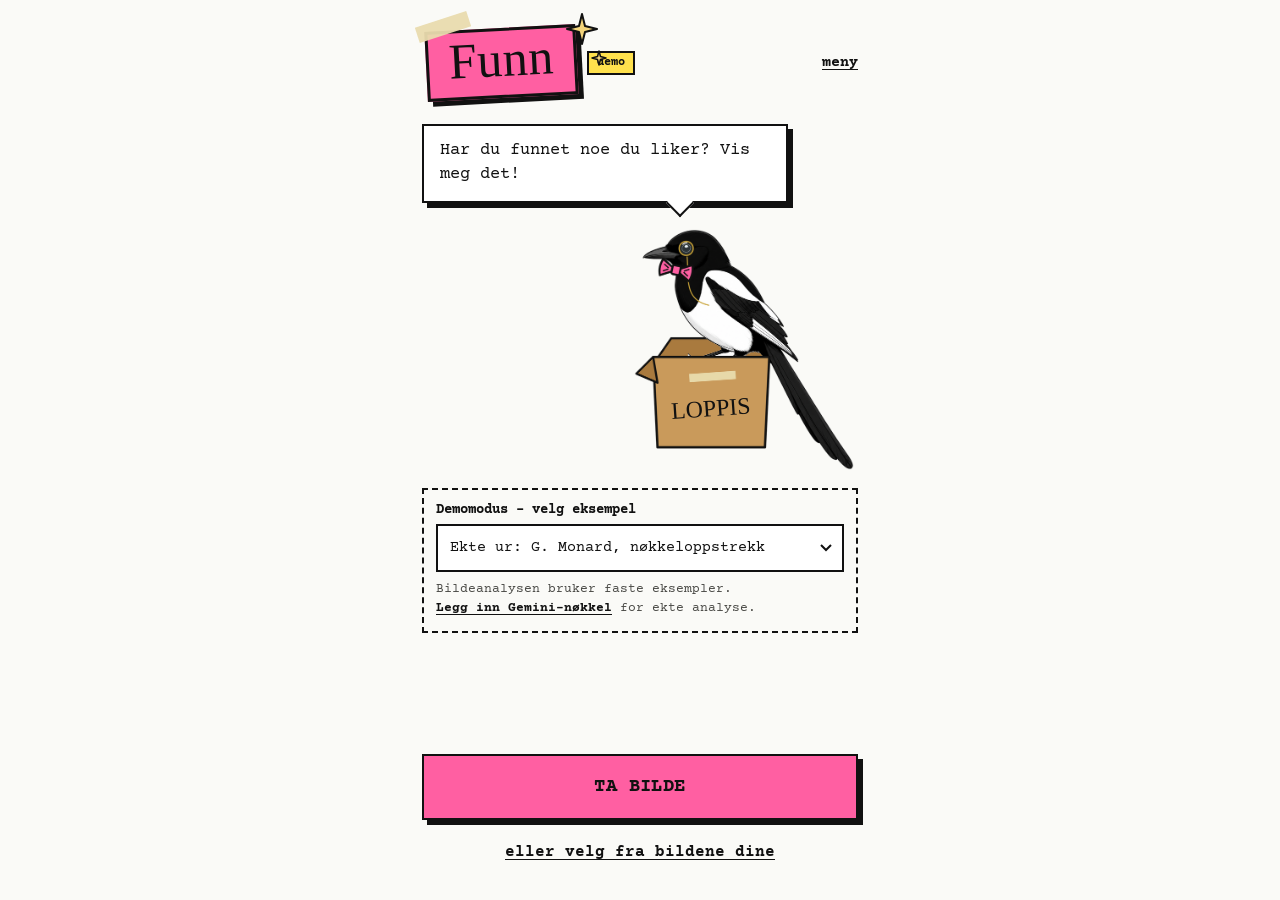
==== docs/index.html @ 3f6c6191 "Rull tilbake eget nøkkelfelt for bildesøket Co-Authored-By: Claude Opus 5.5 <noreply@anthropic.com> " ====
<!doctype html>
<html lang="no">
<head>
  <meta charset="utf-8">
  <meta name="viewport" content="width=device-width, initial-scale=1, viewport-fit=cover">
  <title>Funn</title>
  <meta name="description" content="Ta bilde av det du har funnet på loppis eller i bruktbutikken, og få vite hva det er og hva lignende selges for.">
  <meta name="theme-color" content="#FAFAF7">
  <meta name="color-scheme" content="light">
  <link rel="manifest" href="manifest.webmanifest">
  <link rel="icon" href="icon-192.png" type="image/png">
  <link rel="apple-touch-icon" href="icon-192.png">
  <meta name="apple-mobile-web-app-capable" content="yes">
  <meta name="apple-mobile-web-app-title" content="Funn">
  <link rel="preconnect" href="https://fonts.googleapis.com">
  <link rel="preconnect" href="https://fonts.gstatic.com" crossorigin>
  <link rel="stylesheet" href="https://fonts.googleapis.com/css2?family=Courier+Prime:ital,wght@0,400;0,700;1,400&family=Permanent+Marker&display=swap">
  <link rel="stylesheet" href="styles.css">
</head>
<body>
  <!-- Skjæra i loppiskassa. Ordet på kassa er tekst, så det får tusjfonten. -->
  <template id="skjaere-tpl">
    <span class="skjaere"><img src="img/skjaere.png" alt=""><svg class="kasse-tekst" viewBox="141 55 852 933" aria-hidden="true"><text x="440" y="780" text-anchor="middle" transform="rotate(-4 440 770)">LOPPIS</text></svg></span>
  </template>

  <main id="app">
    <!-- 1. Start -->
    <section id="screen-intro" class="screen screen-intro">
      <div class="start-top">
        <div class="logo">
          <span class="tape tape-logo" aria-hidden="true"></span>
          <h1 class="logo-word">Funn</h1>
          <svg class="star star-big" viewBox="0 0 34 34" aria-hidden="true"><path d="M17 2 L20 14 L32 17 L20 20 L17 32 L14 20 L2 17 L14 14 Z"/></svg>
          <svg class="star star-small" viewBox="0 0 16 16" aria-hidden="true"><path d="M8 1 L9.5 6.5 L15 8 L9.5 9.5 L8 15 L6.5 9.5 L1 8 L6.5 6.5 Z"/></svg>
        </div>
        <span id="mode-badge" class="badge badge-demo" hidden>demo</span>
        <button class="link link-top" data-action="settings">meny</button>
      </div>

      <div class="bubble bubble-start">
        <p>Har du funnet noe du liker? Vis meg det!</p>
      </div>
      <div class="mascot mascot-start" data-skjaere="Skjæra med monokkel sitter i en loppiskasse"></div>

      <div id="mock-panel" class="mock-panel" hidden>
        <label for="mock-scenario">Demomodus – velg eksempel</label>
        <select id="mock-scenario"></select>
        <p class="fineprint">Bildeanalysen bruker faste eksempler. <button class="link link-inline" data-action="settings">Legg inn Gemini-nøkkel</button> for ekte analyse.</p>
      </div>

      <div class="actions">
        <label class="btn btn-primary btn-big">
          <input type="file" accept="image/*" capture="environment" data-input="camera" hidden>
          TA BILDE
        </label>
        <label class="link link-center">
          <input type="file" accept="image/*" multiple data-input="gallery" hidden>
          eller velg fra bildene dine
        </label>
      </div>
    </section>

    <!-- 2. Bilder -->
    <section id="screen-capture" class="screen" hidden>
      <div class="screen-top">
        <button class="link link-top" data-action="back">← tilbake</button>
        <span id="photo-count" class="count"></span>
      </div>
      <div class="tag"><h1>Bildene dine</h1></div>

      <div class="photo-grid" id="photo-grid"></div>
      <p class="error" id="capture-error" role="alert" hidden></p>

      <div class="mascot-talk">
        <div class="mascot mascot-small" data-skjaere="Skjæra"></div>
        <div class="bubble bubble-left" id="suggest-box"></div>
      </div>

      <ul class="arrows">
        <li>Hele funnet, forfra</li>
        <li>Merker, stempler, signaturer</li>
        <li>Gå nært, la lyset falle skrått</li>
      </ul>
      <p class="guide-link"><button class="link link-inline" data-action="guide">Lommeur? Slik åpner du det</button></p>

      <div class="actions">
        <button class="btn btn-primary" data-action="analyze" id="analyze-btn" disabled>FINN UT HVA DET ER</button>
        <label class="link link-center">
          <input type="file" accept="image/*" multiple data-input="gallery" hidden>
          velg fra bildene dine
        </label>
        <button class="link link-center" data-action="save-photos" id="save-photos-btn" hidden>lagre bildene på telefonen</button>
      </div>
    </section>

    <!-- 3. Analyserer (fylles av app.js) -->
    <section id="screen-loading" class="screen screen-center" hidden></section>

    <!-- 4. Stemmer dette? -->
    <section id="screen-confirm" class="screen" hidden>
      <button class="link link-top" data-action="retake">← bildene</button>
      <div class="title-row">
        <div class="tag"><h1>Stemmer dette?</h1></div>
        <div class="mascot mascot-tiny" data-skjaere="Skjæra"></div>
      </div>
      <p class="lead">Dette leste jeg. Rett det som er feil før jeg leter etter priser.</p>
      <p class="meta" id="analysis-time"></p>

      <div id="confirm-notices"></div>
      <section class="box found" aria-labelledby="found-title">
        <h2 id="found-title" class="box-label">Funnet <span class="chip" data-conf="numbers"></span></h2>
        <div id="found"></div>
      </section>

      <form id="confirm-form" novalidate>
        <div class="field">
          <label for="f-object">Hva er det?</label>
          <input id="f-object" name="object_type" autocomplete="off" placeholder="F.eks. kaffekanne, spiseskje, vase">
          <small id="object-description"></small>
        </div>
        <div id="work-fields">
          <div class="field">
            <label for="f-title">Tittel <span class="chip" data-conf="title"></span></label>
            <input id="f-title" name="work_title" autocomplete="off" placeholder="Slik den står på boka, plata eller bildet">
          </div>
          <div class="field">
            <label for="f-creator">Forfatter eller kunstner</label>
            <input id="f-creator" name="creator" autocomplete="off" autocapitalize="words" placeholder="Ikke lest">
          </div>
        </div>
        <div class="field">
          <label for="f-brand">Produsent eller signatur <span class="chip" data-conf="brand_signed"></span></label>
          <input id="f-brand" name="brand" autocomplete="off" autocapitalize="words" placeholder="Usignert">
        </div>
        <div class="field-pair">
          <div class="field">
            <label for="f-category">Kategori <span class="chip" data-conf="category"></span></label>
            <select id="f-category" name="category"></select>
          </div>
          <div class="field">
            <label for="f-materials">Materiale</label>
            <input id="f-materials" name="materials" autocomplete="off" placeholder="porselen">
          </div>
        </div>
        <div id="watch-fields">
        <div class="field">
          <label for="f-movement">Verksnummer</label>
          <input id="f-movement" name="movement_serial" inputmode="numeric" pattern="[0-9 ]*" autocomplete="off" placeholder="Ikke lest">
          <small>Nummer på selve urverket. Mange ur har ikke det.</small>
        </div>
        <div class="field">
          <label for="f-case">Kassenummer</label>
          <input id="f-case" name="case_number" inputmode="numeric" pattern="[0-9 ]*" autocomplete="off" placeholder="Ikke lest">
          <small>Nummer i lokkene. Står det samme nummer flere steder, hører lokkene trolig sammen.</small>
        </div>
        <div class="field">
          <label for="f-escapement">Gangtype <span class="chip" data-conf="escapement"></span></label>
          <select id="f-escapement" name="escapement"></select>
          <small id="escapement-evidence"></small>
        </div>
        <div class="field">
          <label for="f-winding">Oppstrekk <span class="chip" data-conf="winding"></span></label>
          <select id="f-winding" name="winding"></select>
          <small id="winding-evidence"></small>
        </div>
        <div class="field">
          <label for="f-layout">Verktype</label>
          <select id="f-layout" name="movement_layout"></select>
        </div>
        </div>
        <div class="field" id="material-field">
          <label for="f-material">Edelt metall etter stempel <span class="chip" data-conf="marks"></span></label>
          <select id="f-material" name="material"></select>
          <div class="stamps" id="stamps"></div>
        </div>
        <p class="fineprint">Usikker på noe? Feltet er merket med «sjekk».</p>
        <div class="actions">
          <button class="btn btn-primary" type="submit">FINN PRISER</button>
          <button class="link link-center" type="button" data-action="add-photo">legg til et bilde</button>
        </div>
      </form>
    </section>

    <!-- 5. Resultat -->
    <section id="screen-result" class="screen" hidden>
      <button class="link link-top" data-action="edit">← rett opplysninger</button>

      <div id="result-found">
        <div class="result-head">
          <div class="result-info">
            <div class="result-photo" id="result-photo" role="img" aria-label="Bilde av funnet"></div>
            <h1 class="result-title" id="result-title"></h1>
            <p class="result-sub" id="result-sub"></p>
          </div>
          <div class="result-mascot">
            <div class="mascot mascot-result" data-skjaere="Skjæra med prislappen"></div>
            <div class="price-sticker" id="price-sticker" aria-hidden="true"><span>…</span></div>
          </div>
        </div>
        <div class="bubble bubble-up" id="result-bubble" aria-live="polite"></div>

        <article class="card" id="web-card" hidden></article>
        <article class="card" id="value-card"></article>
      </div>

      <!-- Fant ingenting -->
      <div id="result-none" class="result-none" hidden>
        <div class="mascot-wonder">
          <span class="wonder-mark" aria-hidden="true">?</span>
          <div class="mascot mascot-none" data-skjaere="Skjæra med monokkel ser spørrende ut"></div>
        </div>
        <div class="tag tag-center"><h1>Hm. Denne vet jeg ikke.</h1></div>
        <p>Jeg fant ingen priser med en kilde jeg kan stå for. Jeg gjetter ikke – men dette kan hjelpe:</p>
        <ul class="arrows">
          <li>Ta bilde av merket under bunnen</li>
          <li>Skriv inn navnet hvis du ser et</li>
          <li>Ta bildet i bedre lys, gjerne fra siden</li>
        </ul>
        <p class="meta" id="none-detail"></p>
      </div>

      <article class="card" id="dating-card"></article>
      <article class="card" id="maker-card" hidden></article>

      <div class="actions">
        <button class="btn btn-secondary" data-action="add-photo" id="none-add" hidden>LEGG TIL ET BILDE</button>
        <button class="btn btn-primary" data-action="restart">SJEKK EN TIL</button>
      </div>
    </section>

    <!-- 6. Innstillinger -->
    <section id="screen-settings" class="screen" hidden>
      <button class="link link-top" data-action="close-settings">← tilbake</button>
      <div class="tag"><h1>Meny</h1></div>
      <p class="lead">Nøkkelen lagres bare i denne nettleseren og sendes bare til Google.</p>
      <form id="settings-form" novalidate>
        <div class="field">
          <label for="s-key">Gemini API-nøkkel</label>
          <input id="s-key" name="key" type="password" autocomplete="off" autocapitalize="off" spellcheck="false" placeholder="AIza…">
          <small>Lag en i Google AI Studio. Begrens den til Generative Language API og denne nettadressen.</small>
        </div>
        <div class="field">
          <label for="s-model">Modell</label>
          <input id="s-model" name="model" autocomplete="off" autocapitalize="off" spellcheck="false">
          <small>Bytt hvis Google har pensjonert modellen.</small>
        </div>
        <div class="field field-check">
          <label><input type="checkbox" name="lens"> Bildesøk, som Google Lens</label>
          <small>Det første bildet sendes til Google Cloud Vision, som finner sider med samme eller lignende bilde. Krever at Cloud Vision API er slått på for nøkkelen (se under). De første 1000 søkene hver måned er gratis.</small>
        </div>
        <details class="howto">
          <summary>Slik slår du på bildesøk</summary>
          <ol>
            <li>Åpne <a href="https://console.cloud.google.com/apis/library/vision.googleapis.com" target="_blank" rel="noopener">Cloud Vision API</a> i Google Cloud og velg det samme prosjektet som Gemini-nøkkelen hører til. Trykk «Aktiver».</li>
            <li>Gå til <a href="https://console.cloud.google.com/apis/credentials" target="_blank" rel="noopener">Legitimasjon</a>, åpne nøkkelen, og legg til «Cloud Vision API» under API-begrensninger. Lagre.</li>
            <li>Kom tilbake hit og trykk «Test nøkkelen».</li>
          </ol>
        </details>
        <div class="field field-check">
          <label><input type="checkbox" name="demo"> Demomodus (ingen kall til Gemini)</label>
        </div>
        <p id="settings-status" class="status" role="status" hidden></p>
        <p><button class="link link-inline" type="button" data-action="guide">Slik åpner du et lommeur</button></p>
        <div class="actions">
          <button class="btn btn-primary" type="submit">LAGRE</button>
          <div class="row">
            <button class="btn btn-secondary" type="button" data-action="test-key">TEST NØKKELEN</button>
            <button class="btn btn-secondary" type="button" data-action="clear-key">SLETT NØKKEL</button>
          </div>
        </div>
      </form>
    </section>

    <!-- Veiledning -->
    <section id="screen-guide" class="screen guide" hidden>
      <button class="link link-top" data-action="close-guide">← tilbake</button>
      <div class="tag"><h1>Slik åpner du et lommeur</h1></div>
      <p class="lead">De fleste lommeur har to lokk bak: et ytre lokk og et indre støvlokk, cuvetten. Stempler og nummer kan sitte på begge, så ta bilde av hvert lag.</p>

      <figure class="guide-figure">
        <svg viewBox="0 0 320 210" role="img" aria-labelledby="guide-fig-title">
          <title id="guide-fig-title">Lagene i et lommeur sett fra siden: glass, urskive, urverk, cuvette og ytre lokk</title>
          <g class="g-line">
            <path d="M52 22a10 10 0 0 1 20 0" />
            <rect x="57" y="22" width="10" height="9" rx="2" />
            <path d="M22 52q40-16 80 0" />
            <rect x="24" y="56" width="76" height="6" rx="2" class="g-fill-soft" />
            <rect x="26" y="68" width="72" height="22" rx="3" class="g-fill" />
            <circle cx="46" cy="79" r="6" />
            <circle cx="76" cy="79" r="4" />
            <path d="M26 98 L96 128" class="g-accent" />
            <path d="M24 104 L88 160" class="g-accent2" />
            <circle cx="25" cy="101" r="3" class="g-dot" />
          </g>
          <g class="g-label">
            <line x1="102" y1="46" x2="150" y2="36" /><text x="156" y="40">Glass</text>
            <line x1="102" y1="59" x2="150" y2="62" /><text x="156" y="66">1 · Urskive</text>
            <line x1="100" y1="79" x2="150" y2="90" /><text x="156" y="94">4 · Urverk med verksnummer</text>
            <line x1="96" y1="128" x2="150" y2="122" /><text x="156" y="126">3 · Cuvette (indre lokk)</text>
            <line x1="88" y1="160" x2="150" y2="152" /><text x="156" y="156">2 · Ytre baklokk</text>
            <line x1="25" y1="104" x2="40" y2="190" /><text x="44" y="194">Hengsel</text>
          </g>
        </svg>
        <figcaption>Ytre lokk og cuvette er vanligvis hengslet på samme side. Tallene viser rekkefølgen du åpner uret i.</figcaption>
      </figure>

      <article class="guide-card" id="guide-before">
        <h2>Før du begynner</h2>
        <ul>
          <li>Bruk neglen eller en tynn plastkile, for eksempel et gitarplekter. Aldri kniv eller skrutrekker: riper og bulker senker verdien.</li>
          <li>Hold uret over et mykt underlag, og ikke tving noe som sitter fast. Spør selgeren om lov på loppemarkedet.</li>
          <li>Ikke rør urverket. Særlig balansehjulet, som svinger fram og tilbake, er ømfintlig.</li>
        </ul>
      </article>

      <article class="guide-card" id="guide-dial">
        <h2><span class="num">1</span> Urskiven</h2>
        <p>Ta bildet rett forfra med hele skiven og eventuell tekst.</p>
        <p>Har uret lokk også foran (savonett eller jegerur), trykker du inn kronen øverst. Da spretter frontlokket opp.</p>
      </article>

      <article class="guide-card" id="guide-caseback">
        <h2><span class="num">2</span> Ytre baklokk</h2>
        <p>Finn det lille neglesporet i kanten, ofte rett overfor hengselet, og lirk forsiktig. Noen lokk skrus av mot klokka i stedet.</p>
        <p><strong>Fotografer innsiden av lokket.</strong> Her står ofte sølvstempelet (0.800, 0.875, 0.935), et lite merke fra kassemakeren, kontrollmerker som en bjørn, en tiur eller et ekorn, og kassenummeret.</p>
        <p class="fineprint">Monogrammer og initialer er gravert for en eier. Små, ujevne riper med bokstaver og tall er ofte merker etter reparasjoner. Appen tar dem med, men bruker dem ikke som serienummer.</p>
      </article>

      <article class="guide-card" id="guide-cuvette">
        <h2><span class="num">3</span> Cuvetten (indre lokk)</h2>
        <p>Under det ytre lokket ligger et tynnere støvlokk. <strong>Fotografer utsiden før du åpner det</strong>, og så innsiden. Utsiden har ofte gravert tekst som navn, antall steiner, gangtype («Echappement à cylindre», «Ancre») og et nummer. Innsiden kan ha egne stempler.</p>
        <p>To hull i cuvetten betyr at uret trekkes opp med nøkkel: det ene er for oppstrekk, det andre for å stille viserne («Aiguilles»).</p>
        <p>Cuvetten kan være av samme sølv som kassen, eller av metall («Cuvette Métal»). Står samme nummer i lokket og på cuvetten, hører de trolig sammen.</p>
        <p class="fineprint">Har uret ingen cuvette, hopper du over dette steget.</p>
      </article>

      <article class="guide-card" id="guide-movement">
        <h2><span class="num">4</span> Urverket</h2>
        <p>Åpne cuvetten på samme måte. På mange ur står det lite eller ingenting på verket, og det er helt vanlig. Bildet viser likevel gangtypen, om uret har nøkkeloppstrekk (firkantede tapper) og hvordan verket er bygd. Står det et nummer, får skrått lys graveringen fram.</p>
        <p>Finner du ikke noe neglespor bak, kan uret være av typen som åpnes forfra: glassringen løftes av, og verket vippes ut. Da er det tryggest å la det være.</p>
      </article>

      <article class="guide-card" id="guide-close">
        <h2>Lukk forsiktig</h2>
        <p>Trykk lokkene igjen med tommelen nær hengselet, først cuvetten og så det ytre lokket. Trykk aldri midt på glasset.</p>
      </article>

      <div class="actions">
        <button class="btn btn-primary" data-action="close-guide">FERDIG</button>
      </div>
    </section>
  </main>
  <noscript><p class="error">Appen trenger JavaScript.</p></noscript>

  <script type="module" src="js/app.js"></script>
</body>
</html>
---- docs/styles.css ----
/* Funn – loppislapp-stil
   Hvitt papir, svart tusj, maskeringsteip og neonrosa klistremerker. Harde skygger, ingen runde hjørner.
   Courier Prime for tekst (som en skrivemaskinlapp), Permanent Marker for det som er skrevet for hånd. */

:root {
  --paper: #FAFAF7;
  --white: #FFFFFF;
  --ink: #111111;
  --muted: #4A4A46;
  --photo: #E3E1DA;
  --tape: #E9DCAE;
  --sticker: #FF5FA2;
  --gold: #C9A43A;
  --ok: #1D6B3A;
  --ok-soft: #DDF3E3;
  --warn: #7A4B00;
  --warn-soft: #FFF1BF;
  --bad: #A3122A;
  --bad-soft: #FFE0E5;
  --line: 2.5px solid var(--ink);
  --shadow: 5px 5px 0 var(--ink);
  --mono: "Courier Prime", "Courier New", Courier, monospace;
  --marker: "Permanent Marker", "Marker Felt", "Comic Sans MS", cursive;
  color-scheme: light;
}

* { box-sizing: border-box; }
[hidden] { display: none !important; }
html, body { margin: 0; }

body {
  background: var(--paper);
  color: var(--ink);
  font: 16px/1.5 var(--mono);
  -webkit-text-size-adjust: 100%;
  min-height: 100dvh;
}

a { color: var(--ink); text-underline-offset: 3px; }
:focus-visible { outline: 3px solid var(--sticker); outline-offset: 2px; }
p { margin: 0 0 12px; }

main { max-width: 480px; margin: 0 auto; }

.screen {
  padding: calc(10px + env(safe-area-inset-top)) 22px calc(26px + env(safe-area-inset-bottom));
  min-height: 100dvh;
  display: flex; flex-direction: column;
}
.screen-center { align-items: center; text-align: center; }

/* --- Overskrifter: tusj på teip -------------------------------------------------- */

h1, h2 { font-weight: 400; }
.tag {
  align-self: flex-start; display: inline-block; background: var(--tape);
  padding: 8px 14px; transform: rotate(-1.5deg); margin: 6px 0 14px;
}
.tag h1 { margin: 0; font: 400 28px/1.15 var(--marker); }
.tag-center { align-self: center; }
.lead { font-size: 15px; line-height: 1.45; }
.fineprint { font-size: 13px; color: var(--muted); }
.meta { font-size: 13px; color: var(--muted); }
.meta.good { color: var(--ok); font-weight: 700; }
.nowrap { white-space: nowrap; }
.count { font-size: 14px; }

/* --- Lenker og knapper ------------------------------------------------------------ */

.link {
  background: none; border: 0; padding: 0; min-height: 44px; cursor: pointer;
  display: inline-flex; align-items: center; color: var(--ink);
  font: 700 15px var(--mono); text-decoration: underline; text-underline-offset: 3px;
  -webkit-tap-highlight-color: transparent;
}
.link-top { align-self: flex-start; }
.link-center { align-self: center; justify-content: center; font-size: 16px; }
.link-inline { min-height: 0; display: inline; font-size: inherit; }
.screen-top { display: flex; justify-content: space-between; align-items: center; }

.actions { margin-top: auto; padding-top: 22px; display: flex; flex-direction: column; gap: 10px; }
.row { display: flex; gap: 10px; }
.row > * { flex: 1; }

.btn {
  display: inline-flex; align-items: center; justify-content: center; text-align: center;
  min-height: 60px; padding: 0 18px; cursor: pointer; border-radius: 0;
  border: var(--line); box-shadow: var(--shadow); color: var(--ink);
  font: 700 18px/1.1 var(--mono); letter-spacing: .02em;
  user-select: none; -webkit-tap-highlight-color: transparent;
  transition: transform .08s, box-shadow .08s;
}
.btn-primary { background: var(--sticker); }
.btn-big { min-height: 66px; font-size: 19px; }
.btn-secondary { background: var(--white); min-height: 54px; font-size: 15px; box-shadow: 4px 4px 0 var(--ink); }
.btn:active { transform: translate(3px, 3px); box-shadow: 2px 2px 0 var(--ink); }
.btn[disabled] { background: var(--photo); color: var(--muted); box-shadow: 3px 3px 0 var(--muted); border-color: var(--muted); cursor: default; }
.btn[disabled]:active { transform: none; }

/* --- Startskjerm -------------------------------------------------------------------- */

.screen-intro { padding-top: calc(22px + env(safe-area-inset-top)); }
.start-top { display: flex; align-items: center; gap: 10px; padding-top: 6px; }
.start-top .link-top { margin-left: auto; align-self: center; }
.logo { position: relative; display: inline-block; margin-left: 4px; }
.logo-word {
  margin: 0; display: inline-block; background: var(--sticker); border: 3px solid var(--ink);
  padding: 0 20px 6px; transform: rotate(-3deg); box-shadow: var(--shadow);
  font: 400 50px/1.15 var(--marker); letter-spacing: .01em;
}
.tape { position: absolute; background: var(--tape); opacity: .95; }
.tape-logo { left: -10px; top: -9px; width: 54px; height: 16px; transform: rotate(-18deg); z-index: 1; }
.star { position: absolute; fill: #F3D47A; stroke: var(--ink); stroke-linejoin: round; }
.star-big { right: -22px; top: -16px; width: 34px; height: 34px; stroke-width: 2; }
.star-small { right: -30px; top: 22px; width: 16px; height: 16px; stroke-width: 1.5; }

/* --- Snakkebobler ------------------------------------------------------------------- */

.bubble {
  position: relative; background: var(--white); border: var(--line); box-shadow: var(--shadow);
  padding: 13px 16px; font-size: 16px; line-height: 1.45;
}
.bubble p { margin: 0; }
.bubble p + p { margin-top: 6px; }
.bubble::after {
  content: ""; position: absolute; width: 18px; height: 18px; background: var(--white);
  border-right: var(--line); border-bottom: var(--line);
}
.bubble-start { margin: 26px 70px 0 0; font-size: 17px; }
.bubble-start::after { right: 96px; bottom: -12px; transform: rotate(45deg); }
.bubble-left { flex: 1; margin-bottom: 30px; font-size: 15px; box-shadow: 4px 4px 0 var(--ink); }
.bubble-left::after { left: -11px; bottom: 16px; border: 0; border-left: var(--line); border-bottom: var(--line); transform: rotate(45deg); }
.bubble-up { margin-top: 14px; }
.bubble-up::after { right: 60px; top: -11px; border: 0; border-left: var(--line); border-top: var(--line); transform: rotate(45deg); }
.bubble-think { display: inline-block; margin-top: 44px; padding: 12px 18px; font-weight: 700; font-size: 17px; box-shadow: 4px 4px 0 var(--ink); }
.bubble-think::after { left: calc(50% - 9px); bottom: -11px; transform: rotate(45deg); }

/* --- Skjæra ------------------------------------------------------------------------------- */

.mascot { flex: none; }
.skjaere { position: relative; display: block; width: 100%; aspect-ratio: 852 / 933; }
.skjaere img { width: 100%; height: 100%; display: block; }
.kasse-tekst { position: absolute; inset: 0; width: 100%; height: 100%; pointer-events: none; }
.kasse-tekst text { font-family: var(--marker); font-size: 92px; fill: var(--ink); }

.mascot-start { align-self: flex-end; width: 220px; margin: 26px 4px 0 0; }
.mascot-small { width: 96px; }
.mascot-tiny { width: 74px; margin-left: auto; }
.mascot-result { width: 150px; }
.mascot-none { width: 210px; transform: rotate(-5deg); }
.mascot-wait { width: 230px; margin-top: 20px; transform-origin: 55% 80%; animation: vipp 1.6s ease-in-out infinite; }
@keyframes vipp { 0%, 100% { transform: rotate(0deg); } 30% { transform: rotate(-4deg); } 60% { transform: rotate(3deg); } }

.mascot-talk { margin-top: 26px; display: flex; gap: 10px; align-items: flex-end; }
.title-row { display: flex; align-items: flex-end; gap: 8px; }
.title-row .tag { margin-bottom: 16px; }

/* --- Bilder ------------------------------------------------------------------------------- */

.photo-grid { margin-top: 8px; display: grid; grid-template-columns: repeat(3, minmax(0, 1fr)); gap: 14px 12px; }
.thumb { position: relative; margin: 0; aspect-ratio: 1; border: 2px solid var(--ink); background: var(--photo); }
.thumb img { width: 100%; height: 100%; object-fit: cover; display: block; }
.thumb > svg { width: 46%; margin: 18% auto 0; display: block; opacity: .5; }
.thumb::before {
  content: ""; position: absolute; left: 16px; top: -8px; width: 46px; height: 14px; z-index: 1;
  background: var(--tape); opacity: .95; transform: rotate(-4deg);
}
.thumb:nth-child(2n)::before { left: 20px; transform: rotate(3deg); }
.thumb figcaption {
  position: absolute; left: 0; right: 0; bottom: 0; padding: 3px 5px; font-size: 11px; line-height: 1.2;
  background: rgba(255, 255, 255, .9); border-top: 1.5px solid var(--ink);
}
.thumb-note { position: absolute; left: 6px; right: 6px; top: 50%; font-size: 11px; text-align: center; line-height: 1.2; }
.thumb-remove {
  position: absolute; right: -10px; top: -10px; width: 30px; height: 30px; border-radius: 15px; z-index: 2;
  border: 2px solid var(--ink); background: var(--white); color: var(--ink); padding: 0; cursor: pointer;
  font: 700 15px/1 var(--mono);
}
.add-tile {
  aspect-ratio: 1; border: 2px dashed var(--ink); background: transparent; cursor: pointer;
  display: flex; flex-direction: column; align-items: center; justify-content: center; gap: 4px;
}
.add-tile .plus { font-size: 30px; line-height: 1; }
.add-tile .add-label { font-size: 13px; font-weight: 700; }

.arrows { list-style: none; margin: 18px 0 0; padding: 12px 0 0; border-top: 2px dashed var(--ink); display: flex; flex-direction: column; gap: 6px; font-size: 15px; }
.arrows li::before { content: "→ "; }
.guide-link { margin: 10px 0 0; font-size: 14px; }

/* --- Venteskjerm -------------------------------------------------------------------------- */

.wait-photos { align-self: stretch; display: flex; justify-content: center; gap: 8px; }
.wait-photos span { flex: 0 0 calc((100% - 16px) / 3); height: 64px; border: 2px solid var(--ink); background: var(--photo) center / cover no-repeat; }
.dot { animation: prikk 1.2s infinite; }
.dot:nth-child(2) { animation-delay: .2s; }
.dot:nth-child(3) { animation-delay: .4s; }
@keyframes prikk { 0%, 20% { opacity: .15; } 50% { opacity: 1; } 100% { opacity: .15; } }
.checklist { margin: 22px 0 0; padding: 0; list-style: none; align-self: stretch; text-align: left; display: flex; flex-direction: column; gap: 8px; font-size: 16px; }
.checklist li::before { content: "[ ] "; }
.checklist li.done::before { content: "[x] "; }
.checklist li.now { font-weight: 700; }
.checklist li:not(.done):not(.now) { color: var(--muted); }
.screen-center .actions { align-self: stretch; }

/* --- Stemmer dette? ------------------------------------------------------------------------ */

.box { border: 2px solid var(--ink); background: var(--white); padding: 10px 12px; margin: 4px 0 16px; font-size: 15px; }
.box-label { margin: 0 0 4px; font: 700 13px var(--mono); text-transform: uppercase; display: flex; gap: 8px; align-items: center; flex-wrap: wrap; }
.found-list { list-style: none; margin: 0; padding: 0; }
.found-list li { padding: 6px 0; border-bottom: 1px dashed var(--ink); }
.found-list li:last-child { border-bottom: 0; }
.found-list small { color: var(--muted); }
.num-value { font-size: 17px; font-variant-numeric: tabular-nums; letter-spacing: .03em; }
.found-ignored { margin-top: 6px; }
.found-ignored ul { margin: 6px 0 0; padding-left: 1.1em; font-size: 13px; color: var(--muted); }

.field { margin-bottom: 12px; }
.field > label { display: flex; align-items: center; flex-wrap: wrap; gap: 8px; font: 700 14px var(--mono); text-transform: uppercase; margin-bottom: 4px; }
.field small { display: block; font-size: 13px; color: var(--muted); margin-top: 4px; }
.field-pair { display: grid; grid-template-columns: repeat(2, minmax(0, 1fr)); gap: 10px; }
input, select {
  width: 100%; min-height: 48px; padding: 0 12px; border-radius: 0;
  border: 2px solid var(--ink); background: var(--white); color: var(--ink);
  font: 17px var(--mono); -webkit-appearance: none; appearance: none;
}
select {
  padding-right: 32px; font-size: 15px;
  background: var(--white) url("data:image/svg+xml,%3Csvg xmlns='http://www.w3.org/2000/svg' viewBox='0 0 12 8'%3E%3Cpath d='M1 1l5 5 5-5' fill='none' stroke='%23111' stroke-width='2'/%3E%3C/svg%3E") right 10px center / 12px 8px no-repeat;
}
input::placeholder { color: #8A8A84; }
input:focus, select:focus { outline: none; box-shadow: 4px 4px 0 var(--sticker); }
input[name$="serial"], input[name="case_number"] { font-variant-numeric: tabular-nums; letter-spacing: .06em; }
.field-check label { font: 400 15px var(--mono); text-transform: none; gap: 10px; }
.field-check input { width: 24px; min-height: 24px; height: 24px; -webkit-appearance: auto; appearance: auto; accent-color: var(--sticker); }

.chip { font: 700 11px/1 var(--mono); text-transform: lowercase; padding: 3px 7px; border: 1.5px solid var(--ink); border-radius: 999px; white-space: nowrap; }
.chip:empty { display: none; }
.chip.high { background: var(--ok-soft); }
.chip.mid { background: var(--warn-soft); }
.chip.low { background: var(--bad-soft); }

.stamps { display: flex; flex-wrap: wrap; gap: 6px; margin-top: 8px; }
.stamp { font-size: 14px; padding: 4px 9px; background: var(--tape); }
.stamp small { display: block; font-size: 11px; color: var(--muted); }

/* --- Beskjeder ------------------------------------------------------------------------------ */

.notice { border: 2px solid var(--ink); background: var(--white); padding: 10px 12px; margin-bottom: 14px; font-size: 15px; }
.notice p { margin: 0 0 6px; }
.notice p:last-child { margin: 0; }
.notice-warn { background: var(--warn-soft); }
.notice-hint { background: var(--tape); }
.notice .link { min-height: 36px; }
.error { border: 2px solid var(--bad); background: var(--bad-soft); color: var(--bad); padding: 10px 12px; margin: 12px 0 0; font-weight: 700; }
.status { border: 2px solid var(--ink); padding: 10px 12px; }
.status.ok { background: var(--ok-soft); }
.status.bad { background: var(--bad-soft); color: var(--bad); }
.badge { font: 700 12px/1 var(--mono); padding: 4px 8px; border: 2px solid var(--ink); background: #FFE14D; }
.howto { margin: 0 0 14px; font-size: 14px; }
.howto ol { margin: 4px 0 0; padding-left: 1.3em; }
.howto li { margin: 0 0 6px; }
.mock-panel { margin-top: 18px; border: 2px dashed var(--ink); padding: 12px; }
.mock-panel label { display: block; font: 700 14px var(--mono); margin-bottom: 6px; }
.mock-panel .fineprint { margin: 8px 0 0; }

/* --- Resultat ------------------------------------------------------------------------------- */

.result-head { display: flex; gap: 12px; align-items: flex-end; }
.result-info { flex: 1; min-width: 0; padding-bottom: 8px; }
.result-photo { height: 120px; border: 2px solid var(--ink); background: var(--photo) center / cover no-repeat; }
.result-title { margin: 12px 0 0; font: 400 28px/1.1 var(--marker); overflow-wrap: anywhere; }
.result-sub { margin: 4px 0 0; font-size: 15px; }
.result-mascot { position: relative; flex: none; margin-right: -6px; }
.price-sticker {
  position: absolute; right: -8px; top: 10px; min-width: 68px; height: 68px; padding: 0 6px; border-radius: 34px;
  background: var(--sticker); border: 2px solid var(--ink); transform: rotate(10deg);
  display: flex; align-items: center; justify-content: center; text-align: center;
  font: 400 14px/1.05 var(--marker);
}
.price-sticker.empty { background: var(--white); font-size: 26px; }

#dating-card:empty { display: none; }
.card { border-top: 2px dashed var(--ink); padding: 16px 0 6px; margin-top: 18px; }
.card h2 { margin: 0 0 10px; font: 400 22px/1.2 var(--marker); display: flex; gap: 10px; align-items: center; flex-wrap: wrap; }
.card h3 { margin: 16px 0 6px; font: 700 13px var(--mono); text-transform: uppercase; }
.card p { margin: 0 0 8px; }
.big { font: 400 30px/1.15 var(--marker); margin: 0 0 4px; }
.card .badge-demo { background: #FFE14D; }

.web-range-label { margin: 10px 0 0; font: 700 13px var(--mono); text-transform: uppercase; }
.web-sales, .web-facts { list-style: none; margin: 10px 0 0; padding: 0; }
.web-sales li { display: grid; gap: 2px; padding: 10px 0; border-bottom: 1px solid var(--ink); }
.web-sale-title { font-weight: 700; }
.web-sale-price { font-variant-numeric: tabular-nums; }
.web-facts li { padding: 4px 0; line-height: 1.45; }
.web-suggestions iframe { width: 100%; height: 90px; border: 0; margin-top: 8px; }
.web-note { margin-top: 12px; }

.range { margin: 18px 0 8px; }
.range-track { position: relative; height: 12px; border: 2px solid var(--ink); background: repeating-linear-gradient(90deg, var(--white) 0 calc(10% - 2px), var(--ink) calc(10% - 2px) 10%); }
.range-marker { position: absolute; top: 50%; width: 24px; height: 24px; border-radius: 12px; transform: translate(-50%, -50%); background: var(--sticker); border: 2px solid var(--ink); }
.range-labels { display: flex; justify-content: space-between; margin-top: 12px; font-variant-numeric: tabular-nums; }
.range-labels div { display: flex; flex-direction: column; font-size: 12px; color: var(--muted); }
.range-labels strong { color: var(--ink); font-size: 16px; }
.range-labels .mid { text-align: center; }
.range-labels .end { text-align: right; }

.caveats { margin: 10px 0 0; padding-left: 1.1em; font-size: 14px; }
.caveats li { margin: 4px 0; }
.caveats li.demo { font-weight: 700; color: var(--bad); }
details { margin-top: 10px; }
summary { cursor: pointer; font-weight: 700; min-height: 44px; display: flex; align-items: center; text-decoration: underline; text-underline-offset: 3px; }
.sales { list-style: none; padding: 0; margin: 4px 0 0; font-size: 14px; }
.sales li { display: flex; justify-content: space-between; gap: 12px; padding: 8px 0; border-bottom: 1px solid var(--ink); }
.sales .price { font-weight: 700; white-space: nowrap; font-variant-numeric: tabular-nums; }
.maker-name { font: 700 20px/1.2 var(--mono); margin: 0 0 6px; }
.sources { padding-left: 1.1em; margin: 6px 0 0; font-size: 14px; }

/* --- Fant ingenting ------------------------------------------------------------------------- */

.result-none { display: flex; flex-direction: column; }
.mascot-wonder { position: relative; align-self: center; margin-top: 50px; }
.wonder-mark { position: absolute; left: 30px; top: -58px; font: 400 54px/1 var(--marker); transform: rotate(8deg); }
.result-none .tag { margin-top: 22px; }
.result-none .tag h1 { font-size: 26px; }
.result-none > p { font-size: 16px; }

/* --- Veiledning ------------------------------------------------------------------------------- */

.guide-figure { margin: 0 0 16px; padding: 12px; border: 2px solid var(--ink); background: var(--white); }
.guide-figure svg { width: 100%; height: auto; display: block; }
.guide-figure figcaption { font-size: 13px; color: var(--muted); margin-top: 6px; }
.g-line * { fill: none; stroke: var(--ink); stroke-width: 2; stroke-linecap: round; stroke-linejoin: round; }
.g-line .g-fill { fill: var(--tape); }
.g-line .g-fill-soft { fill: var(--paper); }
.g-line .g-accent { stroke: var(--gold); stroke-width: 3.5; }
.g-line .g-accent2 { stroke: var(--ink); stroke-width: 4; }
.g-line .g-dot { fill: var(--ink); }
.g-label line { stroke: var(--muted); stroke-width: 1; stroke-dasharray: 2 3; }
.g-label text { fill: var(--ink); font: 12px var(--mono); }
.guide-card { border-top: 2px dashed var(--ink); padding: 14px 0 4px; }
.guide-card h2 { margin: 0 0 8px; font: 400 21px/1.2 var(--marker); display: flex; gap: 10px; align-items: center; }
.guide-card ul { padding-left: 1.2em; margin: 0; }
.guide-card li { margin: 0 0 6px; }
.guide-card .num {
  display: inline-grid; place-items: center; width: 30px; height: 30px; border-radius: 15px; flex: none;
  background: var(--sticker); border: 2px solid var(--ink); font: 700 15px/1 var(--mono);
}

@media (prefers-reduced-motion: reduce) {
  .mascot-wait, .dot { animation: none; }
  .btn { transition: none; }
  .btn:active { transform: none; }
}
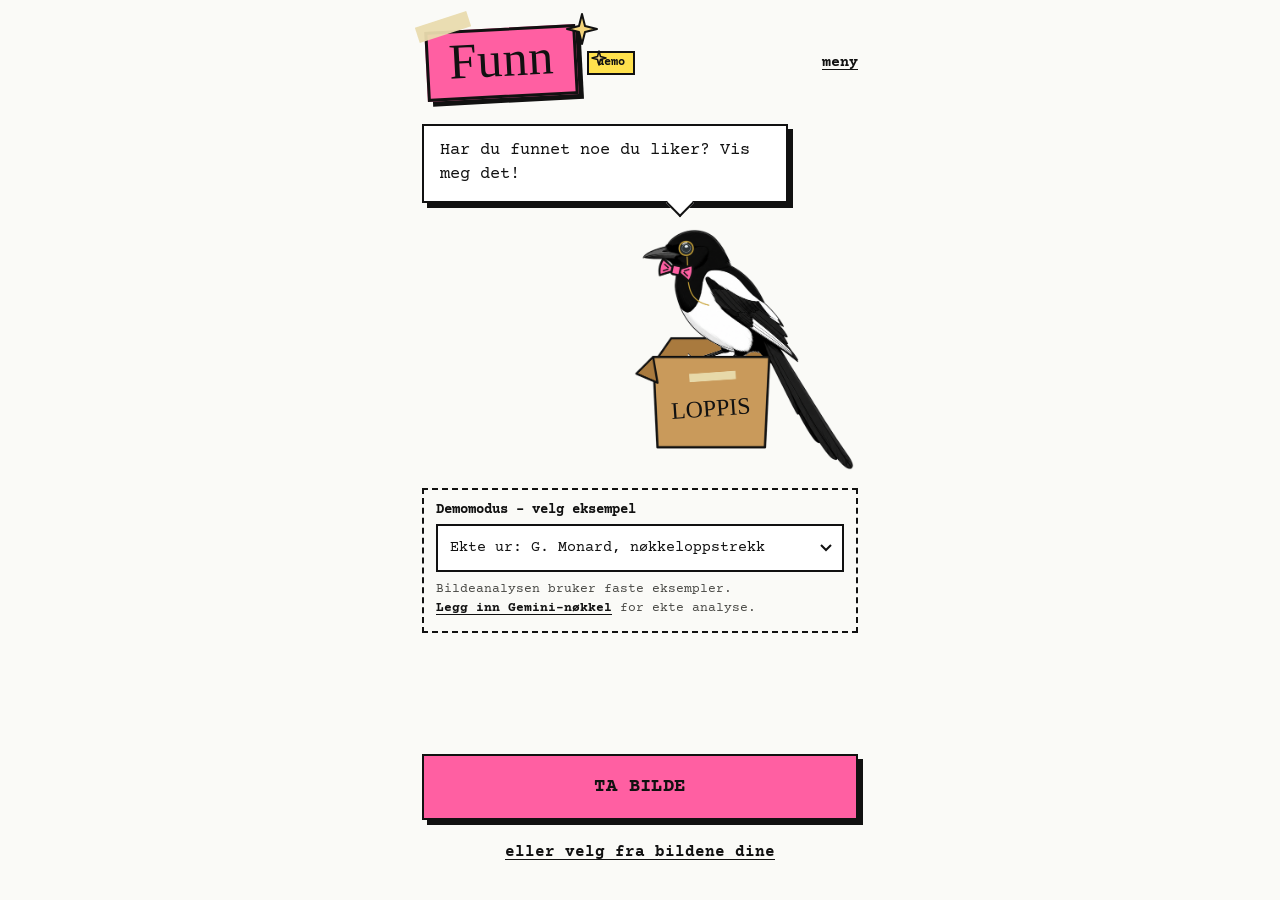
==== commit 420f9156: "Bildesøk: vis beskrivelser, nettsider med samme bilde og lignende bilder; nøkkelfelt for Cloud Visio" ====
--- a/docs/index.html
+++ b/docs/index.html
@@ -106,6 +106,7 @@
       <p class="lead">Dette leste jeg. Rett det som er feil før jeg leter etter priser.</p>
       <p class="meta" id="analysis-time"></p>
 
+      <section id="lens-box" class="lens" hidden></section>
       <div id="confirm-notices"></div>
       <section class="box found" aria-labelledby="found-title">
         <h2 id="found-title" class="box-label">Funnet <span class="chip" data-conf="numbers"></span></h2>
@@ -219,6 +220,7 @@
         <p class="meta" id="none-detail"></p>
       </div>
 
+      <section id="lens-result" class="lens card" hidden></section>
       <article class="card" id="dating-card"></article>
       <article class="card" id="maker-card" hidden></article>
 
@@ -248,12 +250,18 @@
           <label><input type="checkbox" name="lens"> Bildesøk, som Google Lens</label>
           <small>Det første bildet sendes til Google Cloud Vision, som finner sider med samme eller lignende bilde. Krever at Cloud Vision API er slått på for nøkkelen (se under). De første 1000 søkene hver måned er gratis.</small>
         </div>
+        <div class="field">
+          <label for="s-vision-key">Nøkkel for bildesøk (Cloud Vision)</label>
+          <input id="s-vision-key" name="visionKey" type="password" autocomplete="off" autocapitalize="off" spellcheck="false" placeholder="Tom = bruk Gemini-nøkkelen">
+          <small>Lim inn nøkkelen som er låst til Cloud Vision API. Tomt felt = Gemini-nøkkelen brukes.</small>
+        </div>
         <details class="howto">
-          <summary>Slik slår du på bildesøk</summary>
+          <summary>Slik lager du nøkkel for bildesøk</summary>
           <ol>
-            <li>Åpne <a href="https://console.cloud.google.com/apis/library/vision.googleapis.com" target="_blank" rel="noopener">Cloud Vision API</a> i Google Cloud og velg det samme prosjektet som Gemini-nøkkelen hører til. Trykk «Aktiver».</li>
-            <li>Gå til <a href="https://console.cloud.google.com/apis/credentials" target="_blank" rel="noopener">Legitimasjon</a>, åpne nøkkelen, og legg til «Cloud Vision API» under API-begrensninger. Lagre.</li>
-            <li>Kom tilbake hit og trykk «Test nøkkelen».</li>
+            <li>Slå på <a href="https://console.cloud.google.com/apis/library/vision.googleapis.com" target="_blank" rel="noopener">Cloud Vision API</a> i prosjektet ditt («Enable»).</li>
+            <li>Gå til <a href="https://console.cloud.google.com/apis/credentials" target="_blank" rel="noopener">Credentials</a>, trykk «Create credentials» og velg «API key».</li>
+            <li>Begrens nøkkelen: under «API restrictions» bare «Cloud Vision API», og under «Application restrictions» «Websites» med <code>danjoakim.github.io/*</code>.</li>
+            <li>Kopier nøkkelen inn i feltet over, trykk «Lagre» og så «Test nøkkelen».</li>
           </ol>
         </details>
         <div class="field field-check">
--- a/docs/styles.css
+++ b/docs/styles.css
@@ -316,6 +316,26 @@
 .maker-name { font: 700 20px/1.2 var(--mono); margin: 0 0 6px; }
 .sources { padding-left: 1.1em; margin: 6px 0 0; font-size: 14px; }
 
+/* --- Bildesøk ------------------------------------------------------------------------------- */
+
+.lens { margin: 4px 0 16px; }
+.lens h2 { margin: 0 0 8px; font: 400 22px/1.2 var(--marker); }
+.lens h3 { margin: 14px 0 6px; font: 700 13px var(--mono); text-transform: uppercase; }
+.tags { list-style: none; margin: 0; padding: 0; display: flex; flex-wrap: wrap; gap: 8px; }
+.tags li { background: var(--tape); padding: 5px 10px; font-size: 14px; font-weight: 700; }
+.tags li:first-child { background: var(--sticker); border: 2px solid var(--ink); transform: rotate(-1.5deg); }
+.lens-cards { list-style: none; margin: 0; padding: 0; display: flex; flex-direction: column; gap: 10px; }
+.lens-cards a {
+  display: flex; flex-direction: column; gap: 2px; padding: 10px 12px; text-decoration: none;
+  border: 2px solid var(--ink); background: var(--white); box-shadow: 3px 3px 0 var(--ink);
+}
+.lens-cards a:active { transform: translate(2px, 2px); box-shadow: 1px 1px 0 var(--ink); }
+.lens-card-title { font-weight: 700; overflow-wrap: anywhere; }
+.lens-card-site { font-size: 13px; color: var(--muted); text-decoration: underline; text-underline-offset: 3px; }
+.lens-gallery { display: grid; grid-template-columns: repeat(4, minmax(0, 1fr)); gap: 8px; }
+.lens-gallery a { display: block; aspect-ratio: 1; border: 2px solid var(--ink); background: var(--photo); overflow: hidden; }
+.lens-gallery img { width: 100%; height: 100%; object-fit: cover; display: block; }
+
 /* --- Fant ingenting ------------------------------------------------------------------------- */
 
 .result-none { display: flex; flex-direction: column; }
